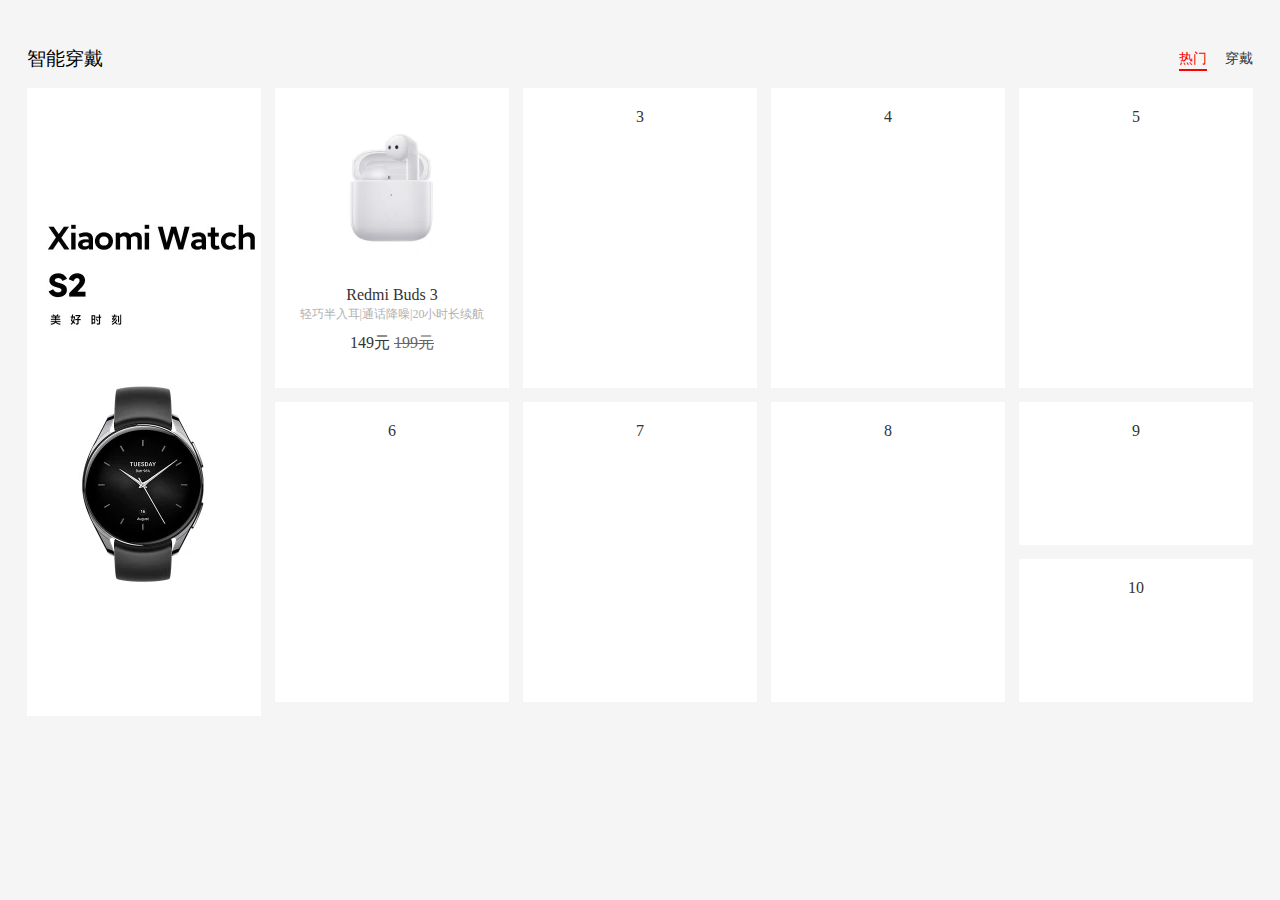
==== 小米商城/小米界面布局.html @ 8dd96032 "kaolajiemiannbuju" ====
<!DOCTYPE html>
<html lang="en">
<head>
    <meta charset="UTF-8">
    <meta http-equiv="X-UA-Compatible" content="IE=edge">
    <meta name="viewport" content="width=device-width, initial-scale=1.0">
    <title>小米商城</title>
    <link rel="stylesheet" href="./css/reset.css">
    <link rel="stylesheet" href="./css/common.css">
    <style>
        .dress {
            margin-top: 30px;
            /* background-color: orange; */
            /* height: 1000px; */
        }
        .dress .header {
            height: 58px;
            line-height: 58px;
        }
        .dress .header .left-area {
            float: left;
        }
        .dress .header .left-area .title{
            font-weight: 200;
        }
        .dress .header .right-area {
            float: right;
            font-size: 14px;
        }
        .dress .header .right-area .item {
            margin-left: 15px;
        }
        .dress .header .right-area .item:hover,
        .dress .header .right-area .item.active{
            padding: 3px 0;
            color: red;
            border-bottom: 2px solid red;
        
        }
        .dress .list {
            margin-right: -14px;
            overflow: hidden;/*或者使用clear_fix*/
        }
        .dress .list .item {
            float: left;
            width: 234px;
            height: 300px;
            /* text-align: center; */
            margin-right: 14px;
            margin-bottom: 14px;
            background-color: #fff;
            animation: all  0.2s linear;
        }
        .dress .list  .item .img-dress {
            width: 160px;
            /* height: 160px; */
            margin: 0 auto 18px;
        }
        .dress .list  .item .img-dress img {
            width: 160px;
            height: 160px;
        }
        .dress .list  .item.item1 {
            height: 614px;
        }
        .dress .list .item.item9,
        .dress .list .item.item10 {
            height: 143px;
        }
        .dress .list .item:hover {
            box-shadow: 0 10px 30px rgba(0, 0, 0, 0.3);
            transform: translateY(-2px);
        }
        .dress .list .item a {
            display: inline-block;
            width: 100%;
            height: 100%;
            padding: 20px 0;
            text-align: center;
        }
        .dress .list  .item .dress-name {
            margin: 0 10px 2px;
        }
        .dress .list  .item .describe {
            overflow: hidden;
            font-size: 12px;
            text-overflow: ellipsis;
            white-space: nowrap;
            color: #b0b0b0;
            margin: 0 10px 10px;
        }
        .dress .list  .item .price {
            margin: 0 10px 14px;
        }
        .dress .list  .item .price .old-price {
            color: #666;
            text-decoration: line-through;
        }
    </style>
</head>
<body>
    <div class="dress mi_wrapper">
        <div class="header  clear_fix">
            <div class="left-area">
                <h3 class="title">智能穿戴</h3>
            </div>
            <div class="right-area">
                <a class="item active hot" href="#">热门</a>
                <a class="item info" href="#">穿戴</a>
            </div>
        </div>
        <div>
            <ul class="list">
                <li class="item item1">
                    <a href="#">
                    <img src="./img/dress_01.webp" alt="xiaomiWatchS2">
                </a></li>
                <li class="item item2">
                    <a href="#">
                    <div class="img-dress">
                        <img src="./img/dress_02.webp" alt="">
                    </div>
                    <div class="dress-name">Redmi Buds 3</div>
                    <div class="describe">轻巧半入耳|通话降噪|20小时长续航</div>
                    <div class="price">
                        <span class="new-price">149元</span>
                        <span class="old-price">199元</span>
                    </div>
                </a></li>
                <li class="item item3"><a href="#">3</a></li>
                <li class="item item4"><a href="#">4</a></li>
                <li class="item item5"><a href="#">5</a></li>
                <li class="item item6"><a href="#">6</a></li>
                <li class="item item7"><a href="#">7</a></li>
                <li class="item item8"><a href="#">8</a></li>
                <li class="item item9"><a href="#">9</a></li>
                <li class="item item10"><a href="#">10</a></li>
            </ul>
        </div>
    </div>
</body>
</html>
---- 小米商城/css/common.css ----
body {
    font-size: 14px/1.5;
    background-color: #f5f5f5;
}
.mi_wrapper {
    width: 1226px;
    margin: 0 auto;
}
.kl_wrapper {
    width: 1100px;
    margin: 0 auto;
}
.clear_fix::after {
    content: "";
    display: block;
    clear: both;

    height: 0;
    visibility: hidden;
}
.clear_fix {
    *zoom: 1;
}
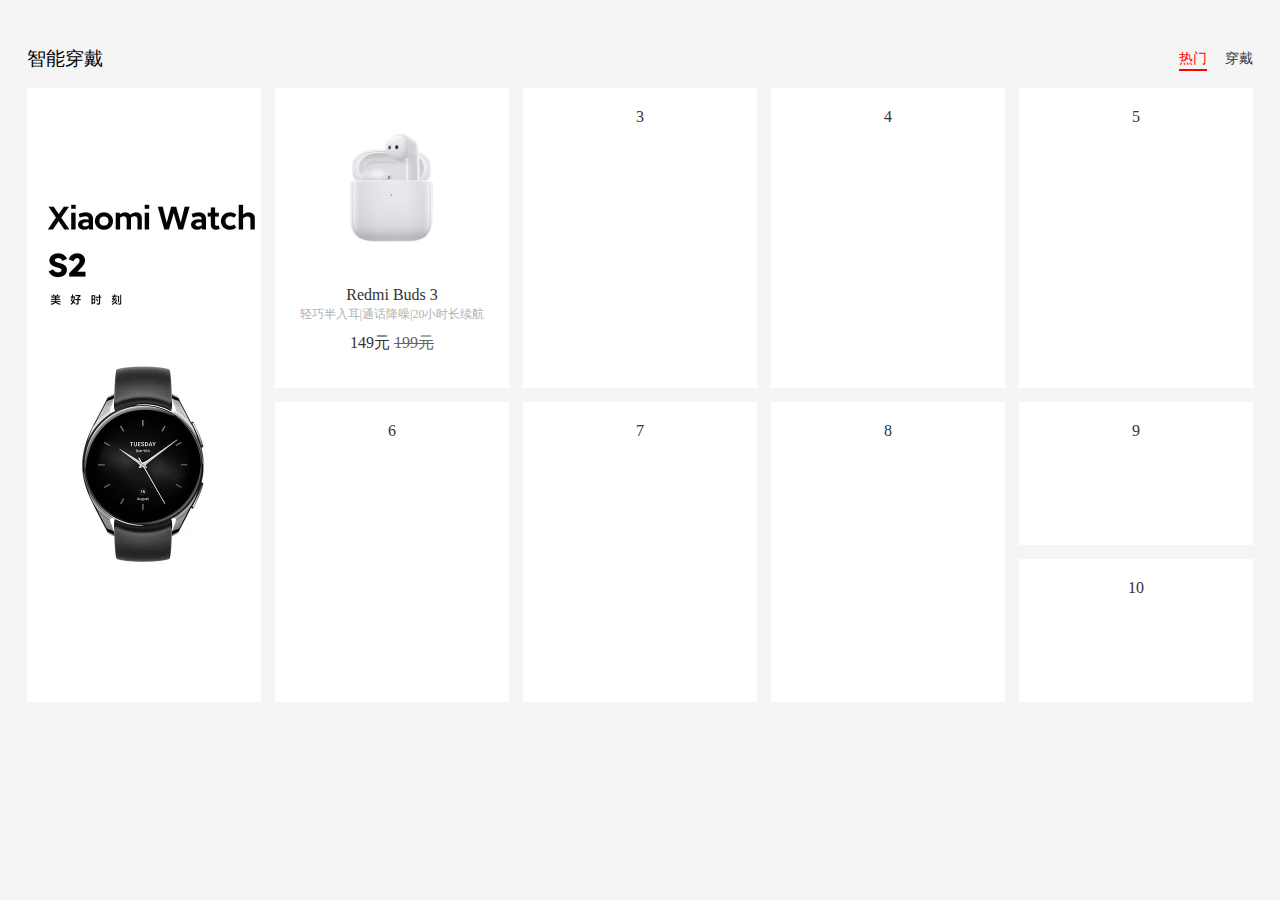
==== commit fd416181: "fix first element height beacase padding in a" ====
--- a/小米商城/小米界面布局.html
+++ b/小米商城/小米界面布局.html
@@ -62,6 +62,9 @@
         }
         .dress .list  .item.item1 {
             height: 614px;
+        }
+        .dress .list  .item.item1 a {
+            padding:0;
         }
         .dress .list .item.item9,
         .dress .list .item.item10 {
